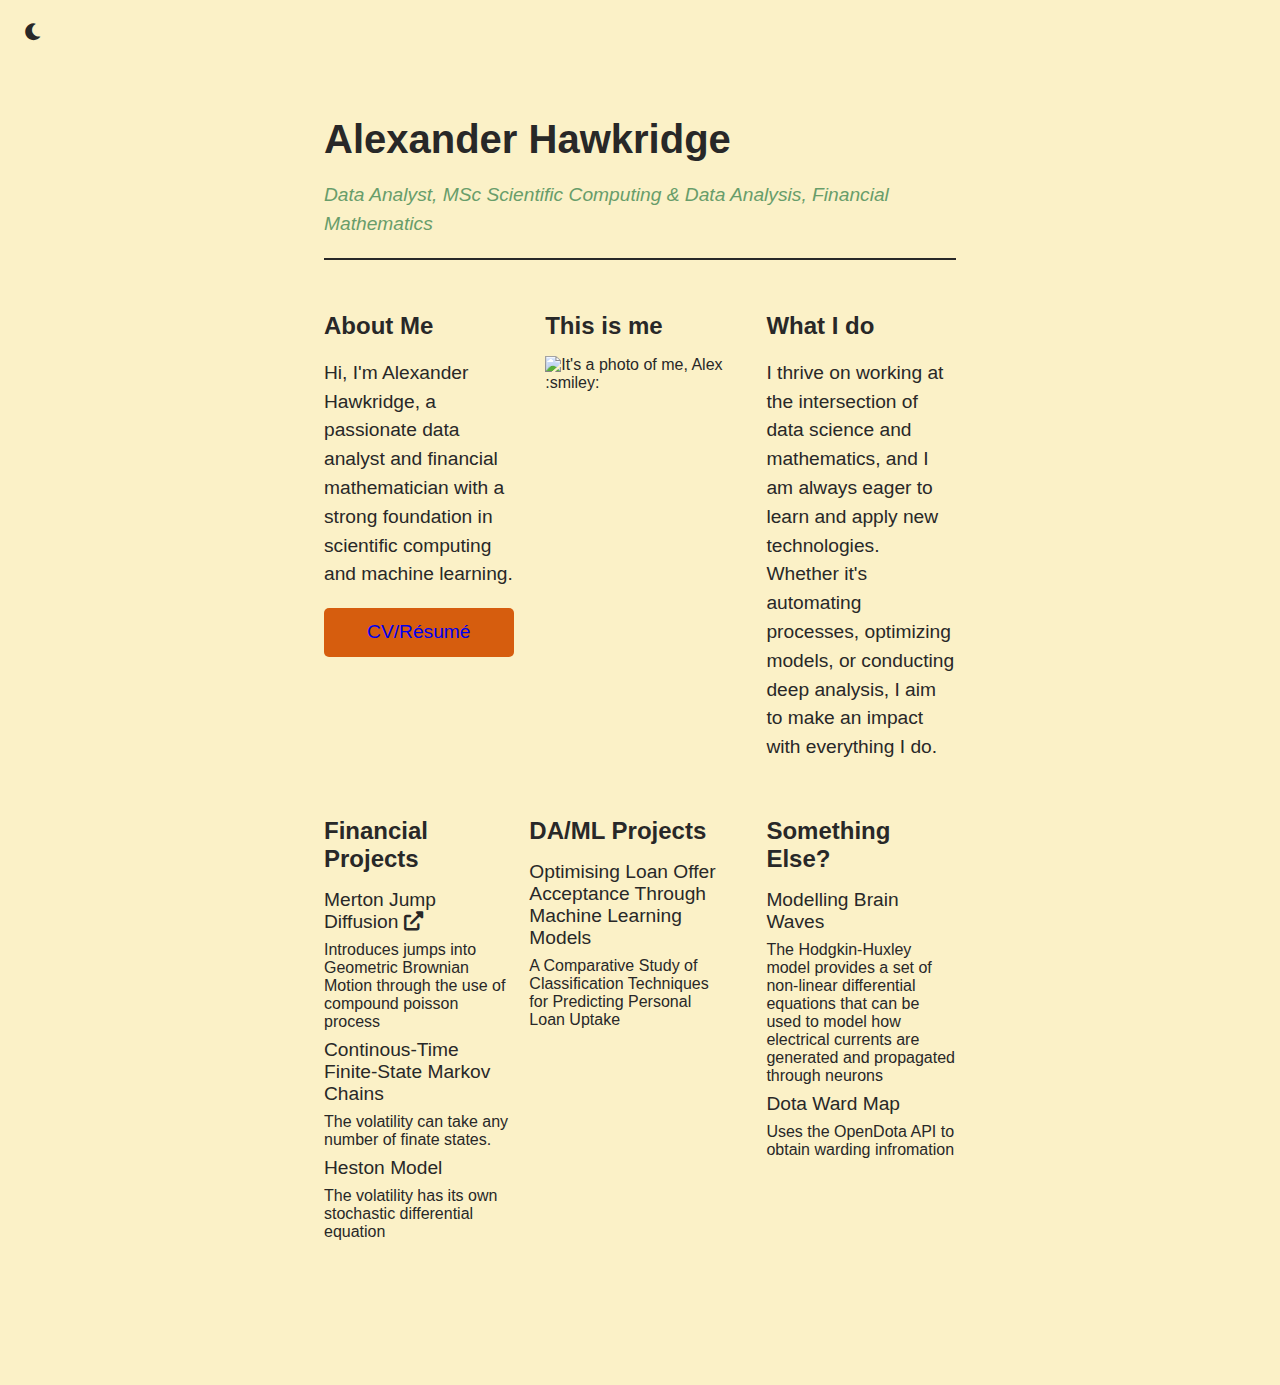
==== index.html @ 905c632c "initial commit" ====
<!DOCTYPE html>
<html lang="en">
<head>
    <meta charset="UTF-8">
    <meta name="viewport" content="width=device-width, initial-scale=1.0">
    <title>AHawkridge</title>
    <link rel="stylesheet" href="styles.css">
    <link rel="stylesheet" href="https://cdnjs.cloudflare.com/ajax/libs/font-awesome/6.0.0-beta3/css/all.min.css">
    <script src="scripts.js" defer></script>
</head>

<body>
    <button id="theme-toggle" aria-label="Toggle Theme">
        <i class="fas fa-moon"></i>
    </button>
    <div class="container">
        <header class="main-header fade-up">
            <h1>Alexander Hawkridge</h1>
            <p class="subtitle">Data Analyst, MSc Scientific Computing & Data Analysis, Financial Mathematics</p>
        </header>

        <section class="content">
            <div class="fade-up"><h2>About Me</h2>
                <p>Hi, I'm Alexander Hawkridge, a passionate data analyst and financial mathematician with a strong foundation in scientific computing and machine learning.</p>
                <p><a href="CV_AHawkridge.pdf" download="CV_AHawkridge" class="btn">CV/Résumé</a></p>
            </div>
            <div class="fade-up">
            <h2>This is me</h2>
                
                    <img src="images/me_purple.png" alt="It's a photo of me, Alex :smiley:" class="me-image">
                   
            
             </div>
            <div class="fade-up"> <h2>What I do</h2>
                <p>I thrive on working at the intersection of data science and mathematics, and I am always eager to learn and apply new technologies. Whether it's automating processes, optimizing models, or conducting deep analysis, 
                    I aim to make an impact with everything I do.
               </p>
            </div>


        </section>





        <section class="content">
            <div class="fade-up">
                <h2>Financial Projects</h2>
                <ul>
                    <li><a href="models/merton.html" class="link">Merton Jump Diffusion
                        <i class="fas fa-external-link-alt"></i>
                    </a></li>
                    <li class="desc">Introduces jumps into Geometric Brownian Motion through the use of compound poisson process</li>
                    <li><a href="models/ctmc.html" class="link">Continous-Time Finite-State Markov Chains</a></li>
                    <li class="desc">The volatility can take any number of finate states.</li>
                    <li><a href="models/heston.html" class="link">Heston Model</a></li>
                    <li class="desc">The volatility has its own stochastic differential equation</li>
                </ul>
            </div>

            <div class="fade-up">
                <h2>DA/ML Projects</h2>
                <ul>
                    <li><a href="da/classification.html" class="link">Optimising Loan Offer Acceptance Through Machine Learning Models</a></li>
                    <li>A Comparative Study of Classification Techniques for Predicting Personal Loan Uptake</li>
                    
                </ul>
            </div><span basics-css-icon="" data-icon="arrow-up-right" style="color: var(--mono9); width: 16px; height: 16px;" role="img" aria-label="arrow-up-right icon"></span>
            
            <div class="fade-up">
                <h2>Something Else?</h2>
                <ul>
                    <li><a href="da/hh.html" class="link">Modelling Brain Waves</a></li>
                    <li> The Hodgkin-Huxley model provides a set of non-linear differential equations that can be used to model how electrical currents are generated
                        and propagated through neurons </li>
                    <li><a href="da/ward.html" class="link">Dota Ward Map</a></li>
                    <li>Uses the OpenDota API to obtain warding infromation</li>
                </ul>
            </div>
        </section>
    </div>

    
    

    
</body>
<footer class="fade-up">
    <div class="footer-container">
        <p class="footer-text">Made by me, for me, for fun :)</p>
        <p class="footer-icon">
        <a href="https://github.com/AHawkridge" class="footer-link"><i class="fab fa-github"></i></a>
        <a href="https://www.linkedin.com/in/ahawkridge/" class="footer-link"><i class="fab fa-linkedin"></i></a>
        <a href="mailto:a.hawkridge@hotmail.com" class="footer-link"><i class="fas fa-envelope"></i></a>
        </p>
</footer>
</html>
---- styles.css ----
:root {
    /* --l-bg: #fbf1c7;*/
    --l-bg: #fbf1c7;
    --l-font: #282828;
    --l-link: #2f2f2f;
    --l-footer: #7c6f64;


    --d-bg:#282828;
    --d-font:#fbf1c7;
    --d-link: #fff8de;
    --d-footer: #3c3836;

    --red: #cc241d;
    --green: #98971a;
    --yellow: #d79921;
    --blue: #458588;
    --purple:#b16286;
    --aqua:#689d6a;
    --gray: #7c6f64;
    --orange: #d65d0e;
    --bg-color: var(--d-bg);


  }

  body.dark-theme {
    --bg-color: var(--d-bg);
    --text-color: var(--d-font);
    --link-color: var(--d-link);
    --footer-color: var(--d-footer)
}



body.light-theme {
    --bg-color: var(--l-bg);
    --text-color: var(--l-font);
    --link-color: var(--l-link);
    --footer-color: var(--l-footer)
}





body {
    font-family: 'Arial', sans-serif;
    transition: background-color 0.3s, color 0.3s;
    background-color: var(--bg-color);
    color: var(--text-color);
    margin-bottom: 5rem;

}

.main-header {
    text-align: left;
    margin-bottom: 2rem;
    border-bottom: 2px solid var(--text-color); 
}

.subtitle{
    font-style: italic;
    color: var(--aqua)
    
}


.container {
    width: 50%;
    margin: 0 auto;
    padding: 2rem;
    margin-bottom: 2rem;
}



h1 {
    font-size: 2.5rem;
    text-align: left;
    font-weight: 700;
    margin-bottom: 1rem;
}

p {
    font-size: 1.2rem;
    line-height: 1.5;
}




.link {
    color: var(--text-color);
    font-size: 1.2rem;
    text-decoration: none;
    transition: all 0.3s ease;
    position: relative;
}


.link:hover {
    color: var(--link-color);
    text-decoration: underline;
    font-size: 1.22rem;
}







section.content {
    display: flex;
    justify-content: space-between;
    margin-bottom: 1rem; /* horizontal line  border-top: 1px solid var(--text-color)*/
    
}

section.content div {
    width: 30%;
}

h2 {
    font-size: 1.5rem;
    margin-bottom: 1rem;
}

ul {
    list-style-type: none;
    padding: 0;
}

ul li {
    margin-bottom: 0.5rem;
}


em {
    font-style: italic;
    color: var(--purple);
}

img {
    animation-iteration-count: 1;
}


button {
    font-size: 1.2rem;
    background-color: transparent;
    color: var(--icon-dark-color); /* Moon is dark by default */
    border: none; /* Remove the border */
    cursor: pointer;
    border-radius: 50%;
    width: 50px;
    height: 50px;
    transition: background-color 0.3s, color 0.3s, transform 0.3s ease;
}


button i {
    color: var(--icon-dark-color); /* Use variable color for the icon */
}

body.dark-theme button i {
    color: var(--icon-light-color); /* Use light color for moon in dark mode */
}


button:hover {
    transform: scale(1.3);
}


img {
    background-color: transparent;
    display: block; /* This is optional, but can prevent margin collapse */
    margin: 0 auto; /* Centers the image horizontally */
    width: 100%;
    height: auto;
}


.mjd {
    width: 75%;
    height: auto;
}


.img-title{
font-weight: bold;
text-align: center; 
}


.stock-vol{
    display:flex;
    justify-content: space-around; /* Adds space between the images */
    align-items: center;


}


footer {
    background-color: var(--footer-color);
    position: fixed;
    bottom: 0;
    left: 0; 
    right: 0;
    width: 100%;    
    height: auto;
}

.footer-container {
    display: flex;
    justify-content: space-between;
    width: 50%; /* Make the container span the full width */
    margin: 0 auto; /* Center the container */
}

.footer-text {
    font-style: italic;
    text-align: left;
    line-height: 1;
}

.footer-icon {
    text-align: right;
    line-height: 1;
}

.footer-icon i {
    margin: 0 15px; /* Space between icons */
    scale: 1.8;
}




.fade-up {
    opacity: 0;
    transform: translateY(20px); /* Start slightly below original position */
    transition: opacity 1s ease-in-out, transform 1s ease-in-out;
}

/* When this class is added, the element will fade in and move up */
.fade-up-visible {
    opacity: 1;
    transform: translateY(0); /* Move to original position */
}

.btn {
    display: inherit;
    padding: 10px 20px;
    background-color: var(--orange); /* Button color */
    
    text-align: center;
    text-decoration: none;
    border-radius: 5px; /* Rounded corners */
    transition: background-color 1s ease; /* Smooth hover effect */
  }
  
  .btn:hover {
    background-color: var(--yellow); /* Darker color on hover */
  }

  .styled-image {
    max-width: 100%; /* Ensures the image is responsive */
    height: auto;
    border: 5px solid var(--text-color); /* Adds a thin dark border */
    /*box-shadow: 0 5px 8px var(--l-bg); /* Adds a shadow for depth */
   
    border-radius: 10px;
    width: 75%;
    height: auto;
}

.nn {
    width: 75%;
    height: auto;
}



.footer-link{
    color: var(--text-color);
    text-decoration: none;
    position: relative;
    transition: transform 0.3s ease;
}

.footer-link:hover{
    transform: scale(1.2)
}

@keyframes fadeUp {
    0% {
        opacity: 0;
        transform: translateY(20px); /* Move down by 20px */
    }
    100% {
        opacity: 1;
        transform: translateY(0); /* End at original position */
    }
}
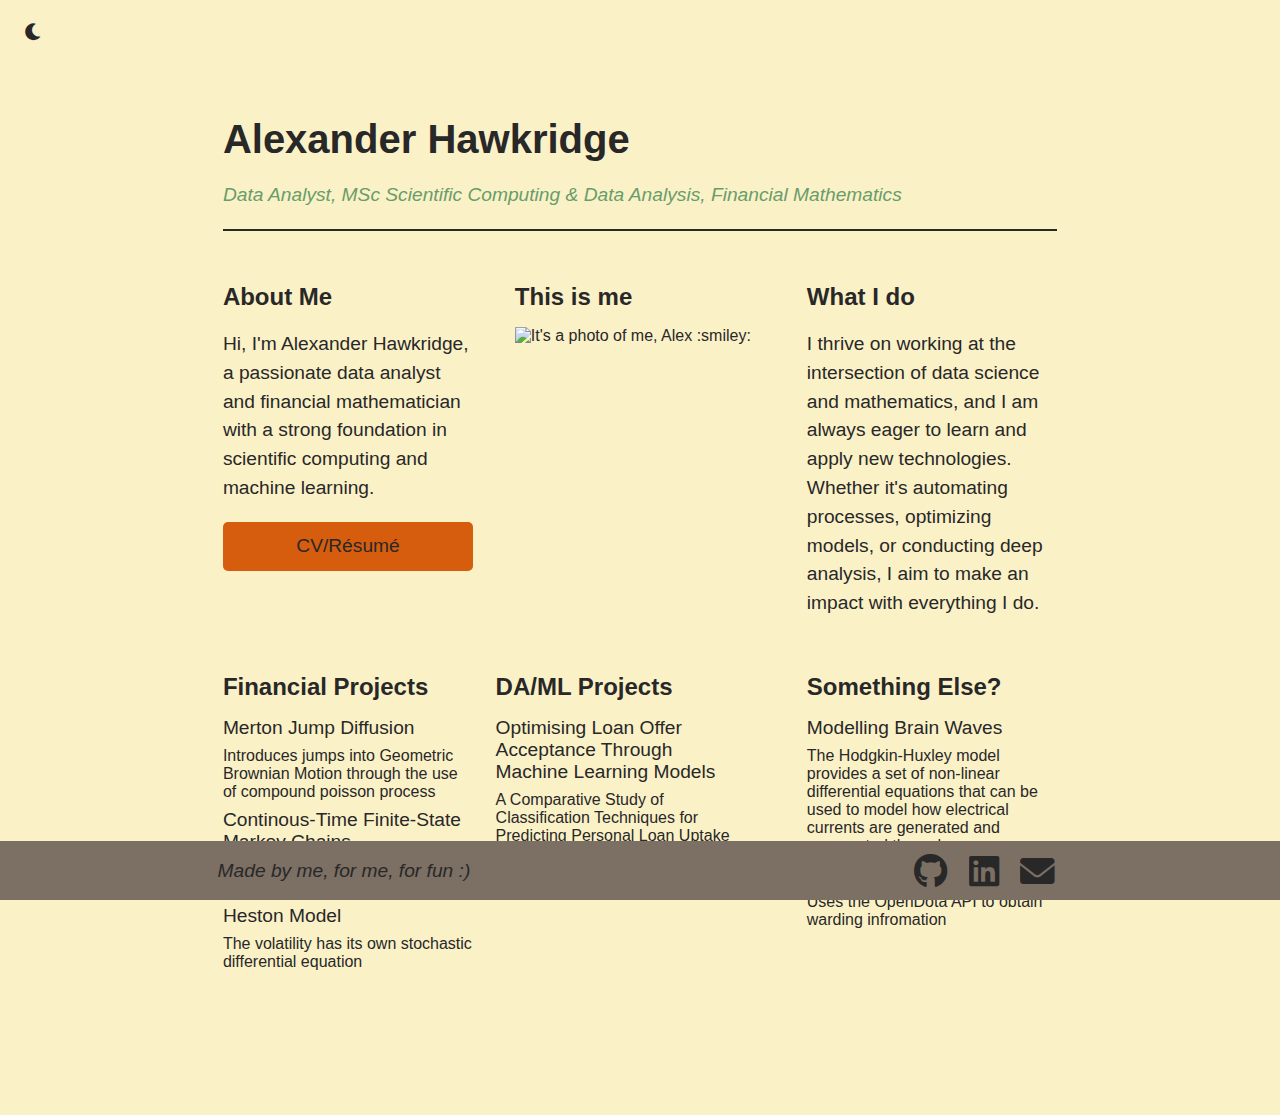
==== commit c368c2a8: "main page mobile support" ====
--- a/index.html
+++ b/index.html
@@ -22,7 +22,7 @@
         <section class="content">
             <div class="fade-up"><h2>About Me</h2>
                 <p>Hi, I'm Alexander Hawkridge, a passionate data analyst and financial mathematician with a strong foundation in scientific computing and machine learning.</p>
-                <p><a href="CV_AHawkridge.pdf" download="CV_AHawkridge" class="btn">CV/Résumé</a></p>
+                <p><a href="CV_AHawkridge.pdf" download="CV_AHawkridge" class="btn link">CV/Résumé</a></p>
             </div>
             <div class="fade-up">
             <h2>This is me</h2>
@@ -35,7 +35,7 @@
                 <p>I thrive on working at the intersection of data science and mathematics, and I am always eager to learn and apply new technologies. Whether it's automating processes, optimizing models, or conducting deep analysis, 
                     I aim to make an impact with everything I do.
                </p>
-            </div>
+        </div>
 
 
         </section>
@@ -48,9 +48,7 @@
             <div class="fade-up">
                 <h2>Financial Projects</h2>
                 <ul>
-                    <li><a href="models/merton.html" class="link">Merton Jump Diffusion
-                        <i class="fas fa-external-link-alt"></i>
-                    </a></li>
+                    <li><a href="models/merton.html" class="link">Merton Jump Diffusion</a></li>
                     <li class="desc">Introduces jumps into Geometric Brownian Motion through the use of compound poisson process</li>
                     <li><a href="models/ctmc.html" class="link">Continous-Time Finite-State Markov Chains</a></li>
                     <li class="desc">The volatility can take any number of finate states.</li>
--- a/styles.css
+++ b/styles.css
@@ -41,8 +41,50 @@
 }
 
 
-
-
+@media (max-width: 1000px) { /* This shoudnt work the way it does but works */
+    .container {
+        width: 100%; 
+        padding: 1rem;
+    }
+
+    .footer-container {
+        flex-direction: column;
+    }
+
+    .content{
+        flex-direction: column;
+        width: 330%;
+    }
+
+    section.content div {
+        width: 30%;
+    }
+    
+    img {
+        width: 100%; 
+    }
+}
+
+
+
+.container {
+    width: 66%;
+    margin: 0 auto;
+    padding: 2rem;
+    margin-bottom: 2rem;
+    
+}
+
+section.content {
+    display: flex;
+    justify-content: space-between;
+    margin-bottom: 1rem; /* horizontal line  border-top: 1px solid var(--text-color)*/
+    
+}
+
+section.content div {
+    width: 30%;
+}
 
 body {
     font-family: 'Arial', sans-serif;
@@ -50,7 +92,7 @@
     background-color: var(--bg-color);
     color: var(--text-color);
     margin-bottom: 5rem;
-
+    
 }
 
 .main-header {
@@ -66,12 +108,6 @@
 }
 
 
-.container {
-    width: 50%;
-    margin: 0 auto;
-    padding: 2rem;
-    margin-bottom: 2rem;
-}
 
 
 
@@ -111,16 +147,6 @@
 
 
 
-section.content {
-    display: flex;
-    justify-content: space-between;
-    margin-bottom: 1rem; /* horizontal line  border-top: 1px solid var(--text-color)*/
-    
-}
-
-section.content div {
-    width: 30%;
-}
 
 h2 {
     font-size: 1.5rem;
@@ -217,7 +243,7 @@
 .footer-container {
     display: flex;
     justify-content: space-between;
-    width: 50%; /* Make the container span the full width */
+    width: 66%; /* Make the container span the full width */
     margin: 0 auto; /* Center the container */
 }
 
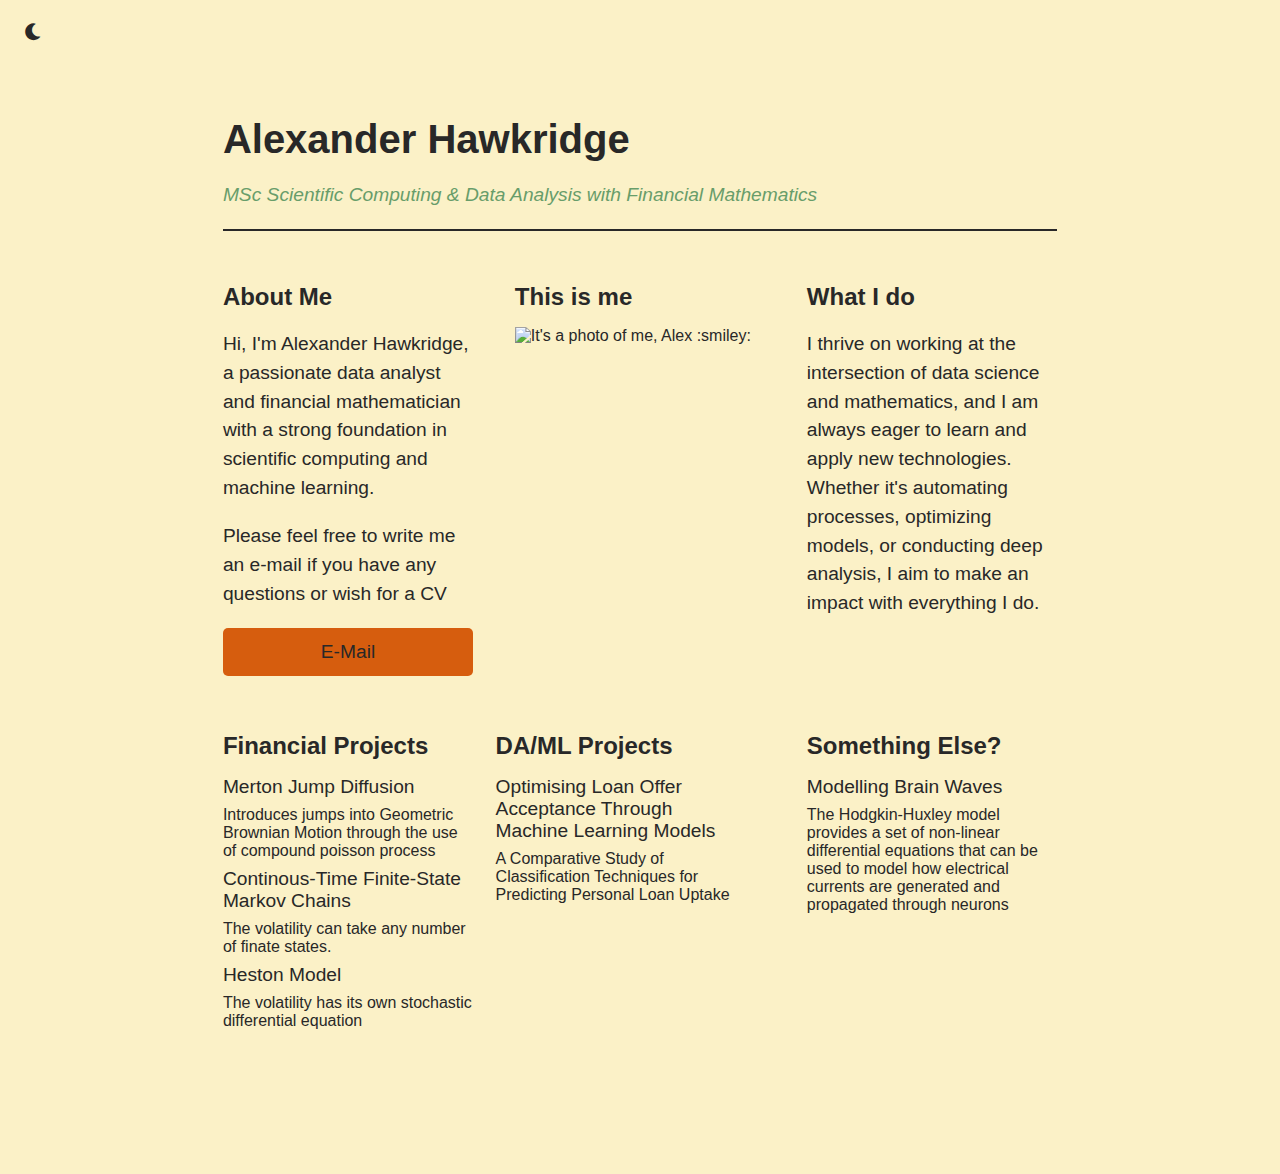
==== commit f2941d82: "added content and removed unused files" ====
--- a/index.html
+++ b/index.html
@@ -16,13 +16,14 @@
     <div class="container">
         <header class="main-header fade-up">
             <h1>Alexander Hawkridge</h1>
-            <p class="subtitle">Data Analyst, MSc Scientific Computing & Data Analysis, Financial Mathematics</p>
+            <p class="subtitle">MSc Scientific Computing & Data Analysis with Financial Mathematics</p>
         </header>
 
         <section class="content">
             <div class="fade-up"><h2>About Me</h2>
                 <p>Hi, I'm Alexander Hawkridge, a passionate data analyst and financial mathematician with a strong foundation in scientific computing and machine learning.</p>
-                <p><a href="CV_AHawkridge.pdf" download="CV_AHawkridge" class="btn link">CV/Résumé</a></p>
+                <p>Please feel free to write me an e-mail if you have any questions or wish for a CV</p>
+                <p><a href="mailto:a.hawkridge@hotmail.com" class="btn link">E-Mail</a></p>
             </div>
             <div class="fade-up">
             <h2>This is me</h2>
@@ -72,8 +73,8 @@
                     <li><a href="da/hh.html" class="link">Modelling Brain Waves</a></li>
                     <li> The Hodgkin-Huxley model provides a set of non-linear differential equations that can be used to model how electrical currents are generated
                         and propagated through neurons </li>
-                    <li><a href="da/ward.html" class="link">Dota Ward Map</a></li>
-                    <li>Uses the OpenDota API to obtain warding infromation</li>
+                    <!--<li><a href="da/ward.html" class="link">Dota Ward Map</a></li>
+                    <li>Uses the OpenDota API to obtain warding infromation</li>  -->
                 </ul>
             </div>
         </section>
--- a/styles.css
+++ b/styles.css
@@ -41,21 +41,17 @@
 }
 
 
-@media (max-width: 1000px) { /* This shoudnt work the way it does but works */
+@media (max-width: 900px) { /* This shoudnt work the way it does but works */
     .container {
         width: 100%; 
         padding: 1rem;
     }
 
-    .footer-container {
-        flex-direction: column;
-    }
-
     .content{
         flex-direction: column;
         width: 330%;
     }
-
+    
     section.content div {
         width: 30%;
     }
@@ -63,171 +59,48 @@
     img {
         width: 100%; 
     }
-}
-
-
-
-.container {
-    width: 66%;
-    margin: 0 auto;
-    padding: 2rem;
-    margin-bottom: 2rem;
-    
-}
-
-section.content {
-    display: flex;
-    justify-content: space-between;
-    margin-bottom: 1rem; /* horizontal line  border-top: 1px solid var(--text-color)*/
-    
-}
-
-section.content div {
-    width: 30%;
-}
-
-body {
-    font-family: 'Arial', sans-serif;
-    transition: background-color 0.3s, color 0.3s;
-    background-color: var(--bg-color);
-    color: var(--text-color);
-    margin-bottom: 5rem;
-    
-}
-
-.main-header {
-    text-align: left;
-    margin-bottom: 2rem;
-    border-bottom: 2px solid var(--text-color); 
-}
-
-.subtitle{
-    font-style: italic;
-    color: var(--aqua)
-    
-}
-
-
-
-
-
-h1 {
-    font-size: 2.5rem;
-    text-align: left;
-    font-weight: 700;
-    margin-bottom: 1rem;
-}
-
-p {
-    font-size: 1.2rem;
-    line-height: 1.5;
-}
-
-
-
-
-.link {
-    color: var(--text-color);
-    font-size: 1.2rem;
-    text-decoration: none;
-    transition: all 0.3s ease;
-    position: relative;
-}
-
-
-.link:hover {
-    color: var(--link-color);
-    text-decoration: underline;
-    font-size: 1.22rem;
-}
-
-
-
-
-
-
-
-
-h2 {
-    font-size: 1.5rem;
-    margin-bottom: 1rem;
-}
-
-ul {
-    list-style-type: none;
-    padding: 0;
-}
-
-ul li {
-    margin-bottom: 0.5rem;
-}
-
-
-em {
-    font-style: italic;
-    color: var(--purple);
-}
-
-img {
-    animation-iteration-count: 1;
-}
-
-
-button {
-    font-size: 1.2rem;
-    background-color: transparent;
-    color: var(--icon-dark-color); /* Moon is dark by default */
-    border: none; /* Remove the border */
-    cursor: pointer;
-    border-radius: 50%;
-    width: 50px;
-    height: 50px;
-    transition: background-color 0.3s, color 0.3s, transform 0.3s ease;
-}
-
-
-button i {
-    color: var(--icon-dark-color); /* Use variable color for the icon */
-}
-
-body.dark-theme button i {
-    color: var(--icon-light-color); /* Use light color for moon in dark mode */
-}
-
-
-button:hover {
-    transform: scale(1.3);
-}
-
-
-img {
-    background-color: transparent;
-    display: block; /* This is optional, but can prevent margin collapse */
-    margin: 0 auto; /* Centers the image horizontally */
-    width: 100%;
-    height: auto;
-}
-
-
-.mjd {
-    width: 75%;
-    height: auto;
-}
-
-
-.img-title{
-font-weight: bold;
-text-align: center; 
-}
-
-
-.stock-vol{
-    display:flex;
-    justify-content: space-around; /* Adds space between the images */
-    align-items: center;
-
-
-}
+
+
+
+    .footer-container {
+        flex-direction: row; 
+        width: 100%; 
+        text-align: center;
+    }
+
+    .footer-text {
+        text-align: left;
+        
+    }
+
+    .footer-icon {
+        text-align: right; 
+    }
+
+
+}
+
+
+
+@media (max-width: 620px) {
+    .footer-container {
+        flex-direction: column; 
+        width: 100%; 
+        text-align: center;
+    }
+
+    p.footer-text {
+        display: none;
+
+        text-align: center;
+    }
+
+    .footer-icon {
+        text-align: center; 
+    }
+}
+
+
 
 
 footer {
@@ -243,73 +116,268 @@
 .footer-container {
     display: flex;
     justify-content: space-between;
-    width: 66%; /* Make the container span the full width */
-    margin: 0 auto; /* Center the container */
+    width: 66%; 
+    margin: 0 auto; 
+    flex-wrap: wrap;
 }
 
 .footer-text {
+    display: block;
     font-style: italic;
     text-align: left;
     line-height: 1;
+    flex: 1 1 auto;
 }
 
 .footer-icon {
-    text-align: right;
+    text-align: center;
     line-height: 1;
+    flex: 0 1 auto;
 }
 
 .footer-icon i {
-    margin: 0 15px; /* Space between icons */
+    margin: 0 15px; 
     scale: 1.8;
 }
+
+
+
+
+
+
+
+.container {
+    width: 66%;
+    margin: 0 auto;
+    padding: 2rem;
+    margin-bottom: 2rem;
+    
+}
+
+section.content {
+    display: flex;
+    justify-content: space-between;
+    margin-bottom: 1rem; 
+    
+}
+
+section.content div {
+    width: 30%;
+}
+
+body {
+    font-family: 'Arial', sans-serif;
+    transition: background-color 0.3s, color 0.3s;
+    background-color: var(--bg-color);
+    color: var(--text-color);
+    margin-bottom: 5rem;
+    
+}
+
+.main-header {
+    text-align: left;
+    margin-bottom: 2rem;
+    border-bottom: 2px solid var(--text-color); 
+}
+
+.subtitle{
+    font-style: italic;
+    color: var(--aqua)
+    
+}
+
+
+
+
+
+h1 {
+    font-size: 2.5rem;
+    text-align: left;
+    font-weight: 700;
+    margin-bottom: 1rem;
+}
+
+p {
+    font-size: 1.2rem;
+    line-height: 1.5;
+}
+
+
+
+
+.link {
+    color: var(--text-color);
+    font-size: 1.2rem;
+    text-decoration: none;
+    transition: all 0.3s ease;
+    position: relative;
+}
+
+
+.link:hover {
+    color: var(--link-color);
+    text-decoration: underline;
+    font-size: 1.22rem;
+}
+
+
+
+
+
+
+
+
+h2 {
+    font-size: 1.5rem;
+    margin-bottom: 1rem;
+}
+
+ul {
+    list-style-type: none;
+    padding: 0;
+}
+
+ul li {
+    margin-bottom: 0.5rem;
+}
+
+ol {
+    font-size: 1.2rem;
+    line-height: 1.5;
+}
+
+
+
+em {
+    font-style: italic;
+    color: var(--yellow);
+    font-size: 1.2rem;
+    line-height: 1.5;
+}
+
+img {
+    animation-iteration-count: 1;
+}
+
+
+button {
+    font-size: 1.2rem;
+    background-color: transparent;
+    color: var(--icon-dark-color); 
+    border: none; 
+    cursor: pointer;
+    border-radius: 50%;
+    width: 50px;
+    height: 50px;
+    transition: background-color 0.3s, color 0.3s, transform 0.3s ease;
+}
+
+
+button i {
+    color: var(--icon-dark-color); 
+}
+
+body.dark-theme button i {
+    color: var(--icon-light-color); 
+}
+
+
+button:hover {
+    transform: scale(1.3);
+}
+
+
+img {
+    background-color: transparent;
+    display: block; /* This is optional, but can prevent margin collapse */
+    margin: 0 auto; /* Centers the image horizontally */
+    width: 100%;
+    height: auto;
+}
+
+
+.mjd {
+    width: 60%;
+    height: auto;
+}
+
+
+.img-title{
+font-weight: bold;
+text-align: center; 
+}
+
+
+.stock-vol{
+    display:flex;
+    justify-content: space-around;
+    align-items: center;
+
+
+}
+
+
 
 
 
 
 .fade-up {
     opacity: 0;
-    transform: translateY(20px); /* Start slightly below original position */
+    transform: translateY(20px); 
     transition: opacity 1s ease-in-out, transform 1s ease-in-out;
 }
 
 /* When this class is added, the element will fade in and move up */
 .fade-up-visible {
     opacity: 1;
-    transform: translateY(0); /* Move to original position */
+    transform: translateY(0); 
 }
 
 .btn {
     display: inherit;
     padding: 10px 20px;
-    background-color: var(--orange); /* Button color */
+    background-color: var(--orange); 
     
     text-align: center;
     text-decoration: none;
-    border-radius: 5px; /* Rounded corners */
-    transition: background-color 1s ease; /* Smooth hover effect */
+    border-radius: 5px; 
+    transition: background-color 1s ease;
   }
   
   .btn:hover {
-    background-color: var(--yellow); /* Darker color on hover */
+    background-color: var(--yellow); 
   }
 
-  .styled-image {
-    max-width: 100%; /* Ensures the image is responsive */
-    height: auto;
-    border: 5px solid var(--text-color); /* Adds a thin dark border */
-    /*box-shadow: 0 5px 8px var(--l-bg); /* Adds a shadow for depth */
-   
-    border-radius: 10px;
-    width: 75%;
-    height: auto;
-}
+.styled-image {
+max-width: 100%; 
+height: auto;
+border: 5px solid var(--text-color); 
+/*box-shadow: 0 5px 8px var(--l-bg); /* Adds a shadow for depth */
+
+border-radius: 10px;
+width: 75%;
+
+}
+
+.plot {
+max-width: 100%; 
+height: auto;
+width: 75%;
+background-color: var(--l-bg);
+border-radius: 10px;
+}
+
 
 .nn {
     width: 75%;
     height: auto;
 }
 
-
+.ctmc_tri{
+    width:30%;
+    height:auto;
+    border-radius: 10px;
+}
 
 .footer-link{
     color: var(--text-color);
@@ -325,10 +393,10 @@
 @keyframes fadeUp {
     0% {
         opacity: 0;
-        transform: translateY(20px); /* Move down by 20px */
+        transform: translateY(20px); 
     }
     100% {
         opacity: 1;
-        transform: translateY(0); /* End at original position */
+        transform: translateY(0); 
     }
 }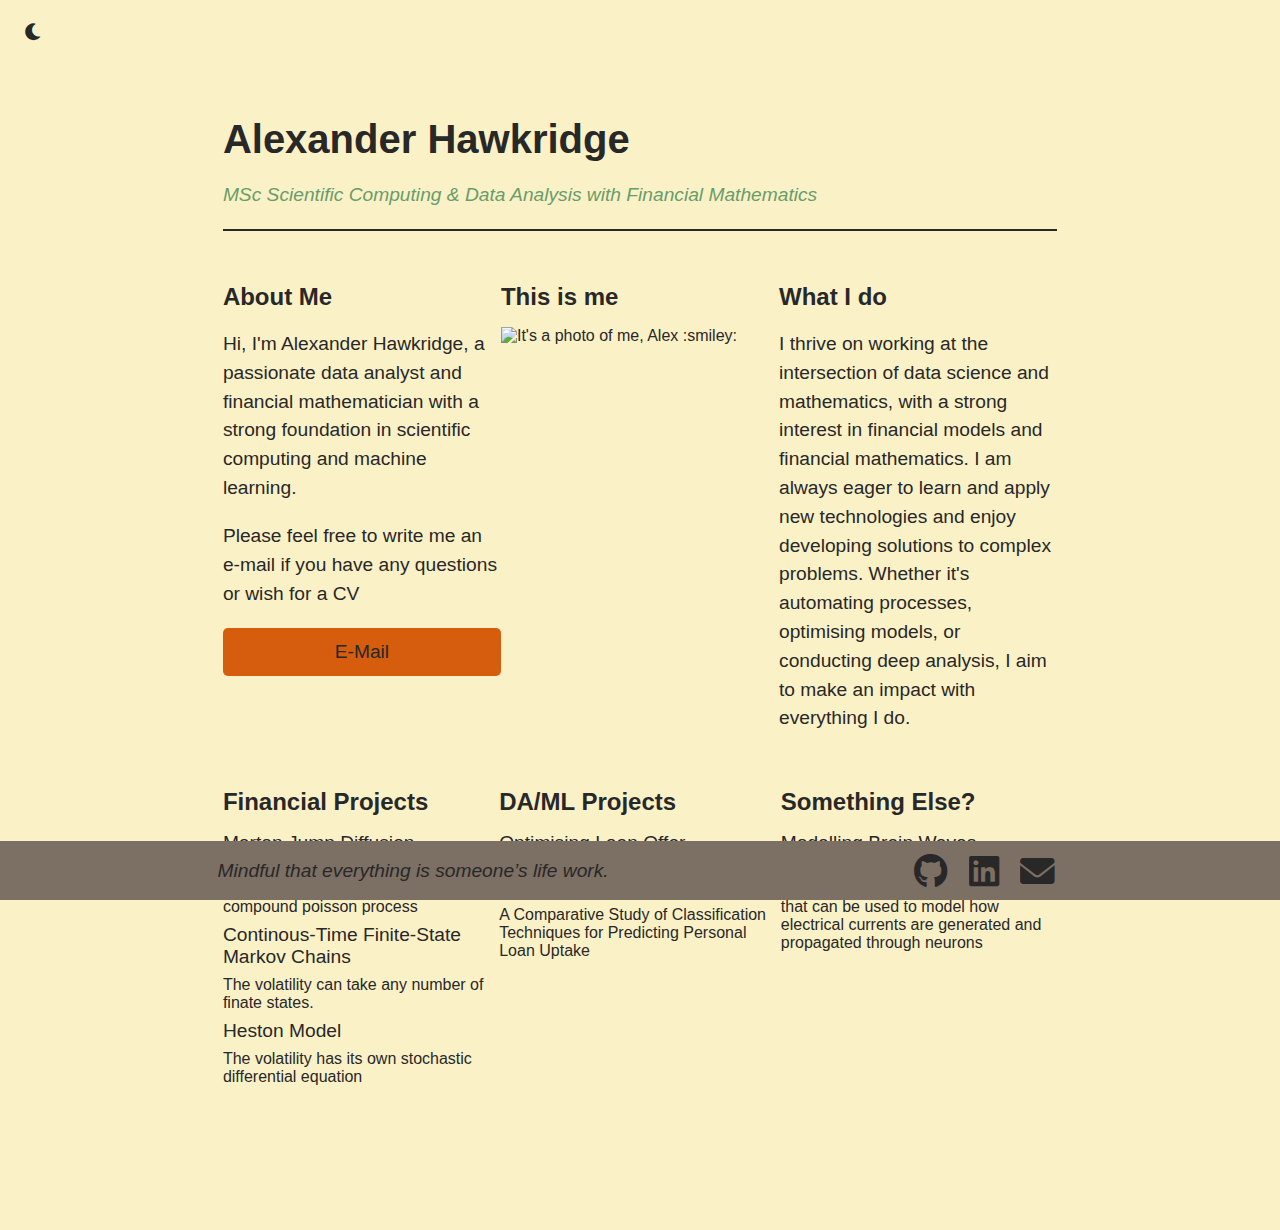
==== commit 75456ef3: "add links to repositories" ====
--- a/index.html
+++ b/index.html
@@ -33,7 +33,9 @@
             
              </div>
             <div class="fade-up"> <h2>What I do</h2>
-                <p>I thrive on working at the intersection of data science and mathematics, and I am always eager to learn and apply new technologies. Whether it's automating processes, optimizing models, or conducting deep analysis, 
+                <p>I thrive on working at the intersection of data science and mathematics, with a strong interest in financial models and financial mathematics.
+                    I am always eager to learn and apply new technologies and enjoy developing solutions to complex problems. 
+                    Whether it's automating processes, optimising models, or conducting deep analysis, 
                     I aim to make an impact with everything I do.
                </p>
         </div>
@@ -87,7 +89,7 @@
 </body>
 <footer class="fade-up">
     <div class="footer-container">
-        <p class="footer-text">Made by me, for me, for fun :)</p>
+        <p class="footer-text">Mindful that everything is someone’s life work.</p>
         <p class="footer-icon">
         <a href="https://github.com/AHawkridge" class="footer-link"><i class="fab fa-github"></i></a>
         <a href="https://www.linkedin.com/in/ahawkridge/" class="footer-link"><i class="fab fa-linkedin"></i></a>
--- a/styles.css
+++ b/styles.css
@@ -28,7 +28,7 @@
     --bg-color: var(--d-bg);
     --text-color: var(--d-font);
     --link-color: var(--d-link);
-    --footer-color: var(--d-footer)
+    --footer-color: var(--d-footer);
 }
 
 
@@ -37,23 +37,23 @@
     --bg-color: var(--l-bg);
     --text-color: var(--l-font);
     --link-color: var(--l-link);
-    --footer-color: var(--l-footer)
-}
-
-
-@media (max-width: 900px) { /* This shoudnt work the way it does but works */
+    --footer-color: var(--l-footer);
+}
+
+
+@media (max-width: 1000px) { /* This shoudnt work the way it does but works */
     .container {
         width: 100%; 
         padding: 1rem;
     }
 
-    .content{
+    section.content{
+        width: 100%;
         flex-direction: column;
-        width: 330%;
     }
     
     section.content div {
-        width: 30%;
+        width: 100%;
     }
     
     img {
@@ -62,27 +62,6 @@
 
 
 
-    .footer-container {
-        flex-direction: row; 
-        width: 100%; 
-        text-align: center;
-    }
-
-    .footer-text {
-        text-align: left;
-        
-    }
-
-    .footer-icon {
-        text-align: right; 
-    }
-
-
-}
-
-
-
-@media (max-width: 620px) {
     .footer-container {
         flex-direction: column; 
         width: 100%; 
@@ -98,7 +77,11 @@
     .footer-icon {
         text-align: center; 
     }
-}
+
+}
+
+
+
 
 
 
@@ -147,7 +130,8 @@
 
 
 .container {
-    width: 66%;
+    max-width: 66%;
+    width: 100%;
     margin: 0 auto;
     padding: 2rem;
     margin-bottom: 2rem;
@@ -162,7 +146,7 @@
 }
 
 section.content div {
-    width: 30%;
+    width: 100%;
 }
 
 body {
@@ -182,12 +166,20 @@
 
 .subtitle{
     font-style: italic;
-    color: var(--aqua)
-    
-}
-
-
-
+    color: var(--aqua);
+    display: flex;
+    justify-content: space-between;
+}
+
+.gh-link{
+    color: var(--aqua);
+    margin-left: auto;
+    text-decoration: none;
+}
+
+.gh-link:hover {
+    text-decoration: underline;  /* Add underline effect on hover if desired */
+}
 
 
 h1 {
@@ -201,6 +193,7 @@
     font-size: 1.2rem;
     line-height: 1.5;
 }
+
 
 
 
@@ -295,6 +288,10 @@
     height: auto;
 }
 
+.me-image {
+    width: 100%;
+    height: auto;
+}
 
 .mjd {
     width: 60%;
@@ -383,11 +380,11 @@
     color: var(--text-color);
     text-decoration: none;
     position: relative;
-    transition: transform 0.3s ease;
+    transition: all 0.3s ease;
 }
 
 .footer-link:hover{
-    transform: scale(1.2)
+    color: var(--yellow);
 }
 
 @keyframes fadeUp {
